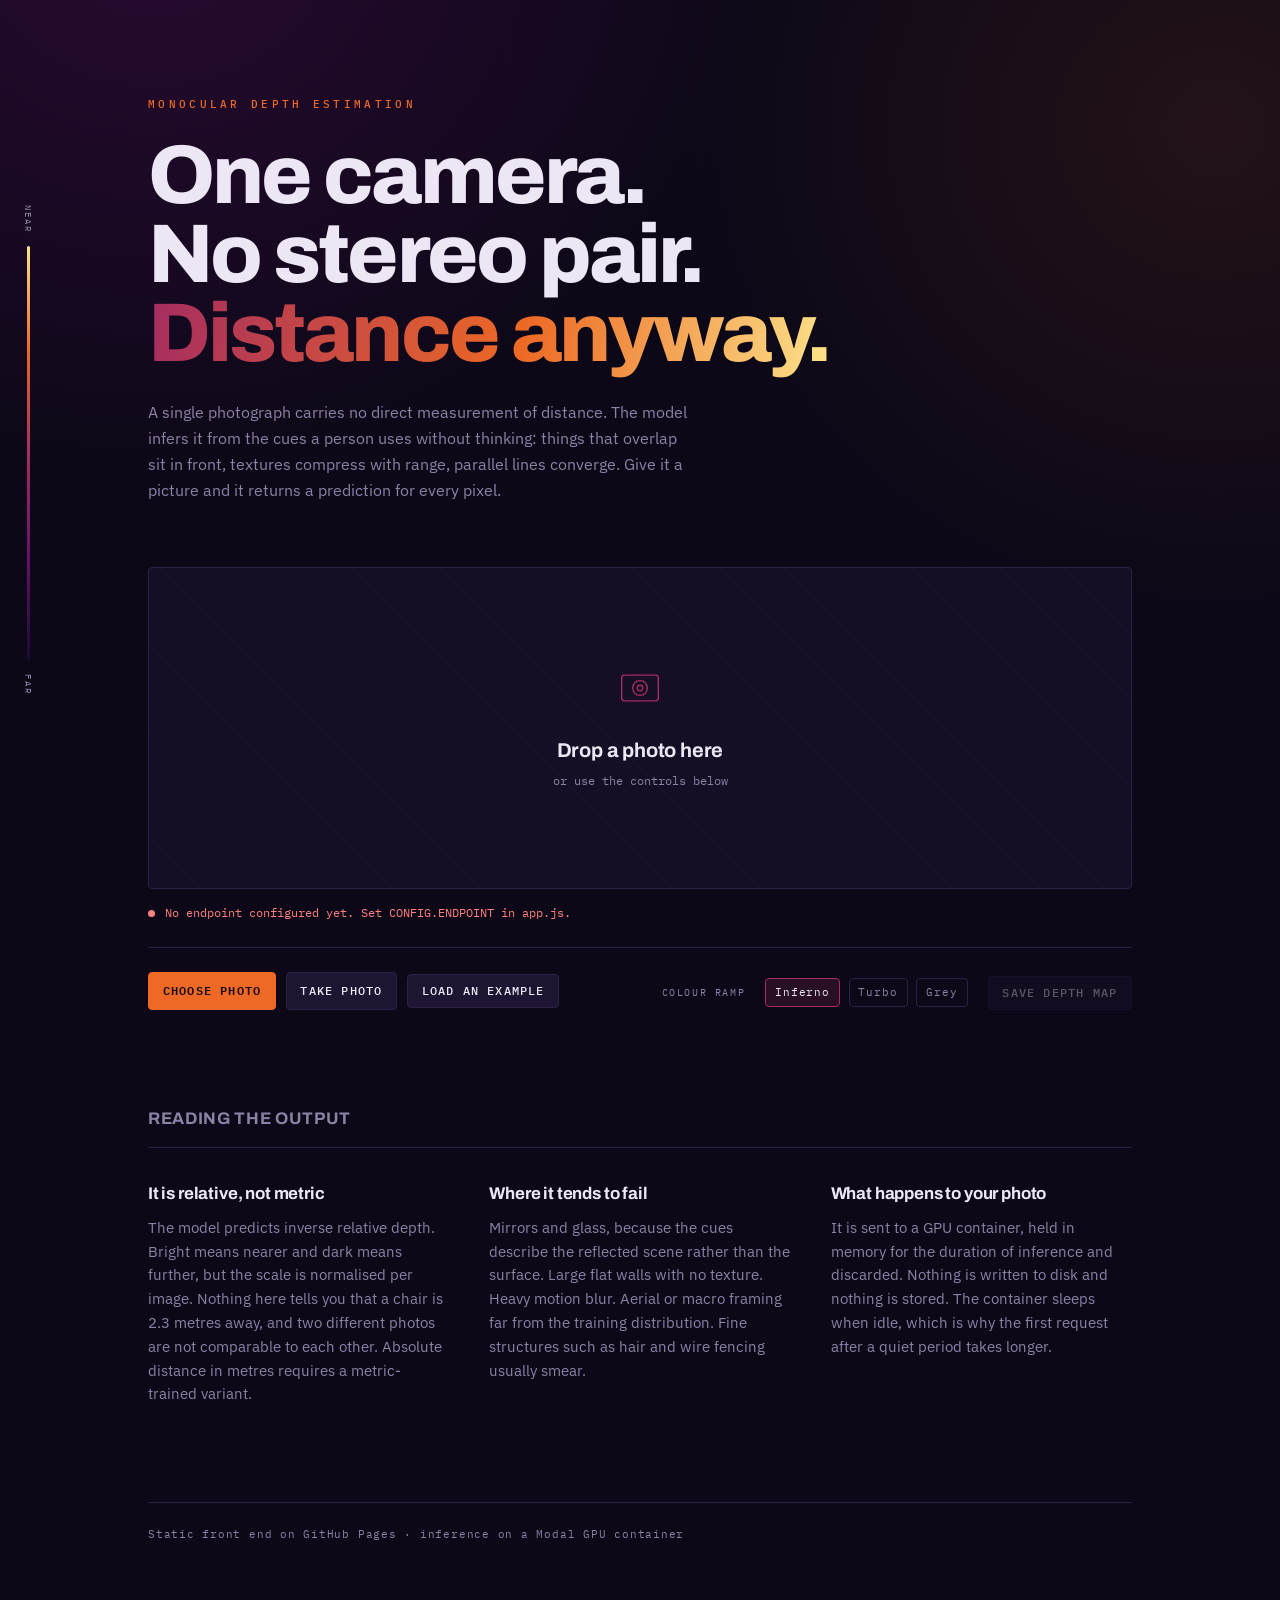
==== index.html @ 77cd00bd "Depth estimation project on Modal" ====
<!DOCTYPE html>
<html lang="en">
<head>
<meta charset="utf-8">
<meta name="viewport" content="width=device-width, initial-scale=1">
<title>Monocular Depth Estimation — live demo</title>
<meta name="description" content="Upload or shoot a photo and get a predicted depth map. Runs a monocular depth estimation model on a GPU.">
<link rel="preconnect" href="https://fonts.googleapis.com">
<link rel="preconnect" href="https://fonts.gstatic.com" crossorigin>
<link href="https://fonts.googleapis.com/css2?family=Archivo:wght@500;700;800&family=IBM+Plex+Mono:wght@400;500;600&family=IBM+Plex+Sans:wght@400;500&display=swap" rel="stylesheet">
<link rel="stylesheet" href="style.css">
</head>
<body>

<div class="rail" aria-hidden="true">
  <span class="rail-cap">near</span>
  <span class="rail-ramp"></span>
  <span class="rail-cap">far</span>
</div>

<main class="shell">

  <header class="masthead">
    <p class="eyebrow">Monocular depth estimation</p>
    <h1>One camera.<br>No stereo pair.<br><em>Distance anyway.</em></h1>
    <p class="standfirst">
      A single photograph carries no direct measurement of distance. The model infers it
      from the cues a person uses without thinking: things that overlap sit in front,
      textures compress with range, parallel lines converge. Give it a picture and it
      returns a prediction for every pixel.
    </p>
  </header>

  <section class="stage" aria-label="Depth viewer">

    <div class="viewer" id="viewer" data-state="empty">

      <div class="dropzone" id="dropzone">
        <div class="dropzone-inner">
          <svg class="dz-mark" viewBox="0 0 48 48" aria-hidden="true">
            <rect x="4" y="10" width="40" height="28" rx="3"/>
            <circle cx="24" cy="24" r="8"/>
            <circle cx="24" cy="24" r="3"/>
          </svg>
          <p class="dz-title">Drop a photo here</p>
          <p class="dz-sub">or use the controls below</p>
        </div>
      </div>

      <div class="compare" id="compare" hidden>
        <img id="sourceImg" alt="The photo you supplied" draggable="false">
        <div class="depth-layer" id="depthLayer">
          <canvas id="depthCanvas"></canvas>
        </div>
        <div class="wipe" id="wipeHandle" role="slider" tabindex="0"
             aria-label="Wipe between photo and depth map"
             aria-valuemin="0" aria-valuemax="100" aria-valuenow="50">
          <span class="wipe-line"></span>
          <span class="wipe-grip"></span>
        </div>
        <span class="corner-tag corner-left">photo</span>
        <span class="corner-tag corner-right">depth</span>
      </div>

      <div class="scan" id="scan" hidden><span></span></div>

    </div>

    <p class="status" id="status" role="status" aria-live="polite">
      <span class="dot" id="statusDot"></span><span id="statusText">Ready. Pick a photo to start.</span>
    </p>

    <div class="controls">
      <div class="control-group">
        <label class="btn btn-primary" for="fileInput">
          Choose photo
          <input type="file" id="fileInput" accept="image/*" hidden>
        </label>
        <label class="btn" for="cameraInput">
          Take photo
          <input type="file" id="cameraInput" accept="image/*" capture="environment" hidden>
        </label>
        <button class="btn" id="exampleBtn" type="button">Load an example</button>
      </div>

      <div class="control-group control-group-right">
        <fieldset class="ramp-picker">
          <legend>Colour ramp</legend>
          <label><input type="radio" name="cmap" value="inferno" checked><span>Inferno</span></label>
          <label><input type="radio" name="cmap" value="turbo"><span>Turbo</span></label>
          <label><input type="radio" name="cmap" value="gray"><span>Grey</span></label>
        </fieldset>
        <button class="btn" id="downloadBtn" type="button" disabled>Save depth map</button>
      </div>
    </div>

    <dl class="readout" id="readout" hidden>
      <div><dt>Inference</dt><dd id="mInfer">—</dd></div>
      <div><dt>Round trip</dt><dd id="mTotal">—</dd></div>
      <div><dt>Resolution</dt><dd id="mRes">—</dd></div>
      <div><dt>Device</dt><dd id="mDev">—</dd></div>
    </dl>

  </section>

  <section class="notes">
    <h2>Reading the output</h2>
    <div class="notes-grid">
      <article>
        <h3>It is relative, not metric</h3>
        <p>
          The model predicts inverse relative depth. Bright means nearer and dark means
          further, but the scale is normalised per image. Nothing here tells you that a
          chair is 2.3 metres away, and two different photos are not comparable to each
          other. Absolute distance in metres requires a metric-trained variant.
        </p>
      </article>
      <article>
        <h3>Where it tends to fail</h3>
        <p>
          Mirrors and glass, because the cues describe the reflected scene rather than the
          surface. Large flat walls with no texture. Heavy motion blur. Aerial or macro
          framing far from the training distribution. Fine structures such as hair and
          wire fencing usually smear.
        </p>
      </article>
      <article>
        <h3>What happens to your photo</h3>
        <p>
          It is sent to a GPU container, held in memory for the duration of inference and
          discarded. Nothing is written to disk and nothing is stored. The container sleeps
          when idle, which is why the first request after a quiet period takes longer.
        </p>
      </article>
    </div>
  </section>

  <footer class="foot">
    <p class="mono">Static front end on GitHub Pages · inference on a Modal GPU container</p>
  </footer>

</main>

<script src="app.js"></script>
</body>
</html>
---- style.css ----
/* ============================================================
   Depth estimation demo
   Palette is lifted from the inferno colormap itself, so the
   page and the data it displays speak the same language.
   ============================================================ */

   :root {
    --ink:      #0C0817;
    --ink-2:    #150E24;
    --ink-3:    #1E1533;
    --line:     #2C2044;
    --paper:    #EDE7F5;
    --mute:     #8C82A6;
  
    --ramp-0:   #180B33;
    --ramp-1:   #6A0F6E;
    --ramp-2:   #A52C60;
    --ramp-3:   #ED6925;
    --ramp-4:   #FCE38A;
  
    --display:  'Archivo', system-ui, sans-serif;
    --body:     'IBM Plex Sans', system-ui, sans-serif;
    --mono:     'IBM Plex Mono', ui-monospace, monospace;
  
    --gut:      clamp(1.25rem, 4vw, 3rem);
    --radius:   4px;
  }
  
  * { box-sizing: border-box; }
  
  /* Class-level display rules below outrank the browser's own [hidden] styling,
     so state this once and explicitly. */
  [hidden] { display: none !important; }
  
  html { -webkit-text-size-adjust: 100%; }
  
  body {
    margin: 0;
    background: var(--ink);
    color: var(--paper);
    font-family: var(--body);
    font-size: 16px;
    line-height: 1.6;
    background-image:
      radial-gradient(ellipse 70% 50% at 12% -5%, rgba(106,15,110,.30), transparent 70%),
      radial-gradient(ellipse 60% 45% at 95% 8%, rgba(237,105,37,.10), transparent 70%);
    background-repeat: no-repeat;
  }
  
  :focus-visible {
    outline: 2px solid var(--ramp-4);
    outline-offset: 3px;
  }
  
  /* ---------- near / far rail : the page's one structural device ---------- */
  
  .rail {
    position: fixed;
    left: 22px;
    top: 0;
    bottom: 0;
    width: 12px;
    display: flex;
    flex-direction: column;
    align-items: center;
    justify-content: center;
    gap: 14px;
    z-index: 5;
    pointer-events: none;
  }
  
  .rail-ramp {
    flex: 0 1 46vh;
    width: 3px;
    border-radius: 2px;
    background: linear-gradient(to bottom,
      var(--ramp-4), var(--ramp-3), var(--ramp-2), var(--ramp-1), var(--ramp-0));
  }
  
  .rail-cap {
    font-family: var(--mono);
    font-size: 9px;
    letter-spacing: .22em;
    text-transform: uppercase;
    color: var(--mute);
    writing-mode: vertical-rl;
  }
  
  /* ---------- shell ---------- */
  
  .shell {
    max-width: 1080px;
    margin: 0 auto;
    padding: clamp(3rem, 9vw, 6rem) var(--gut) 4rem;
  }
  
  /* ---------- masthead ---------- */
  
  .eyebrow {
    font-family: var(--mono);
    font-size: 11px;
    font-weight: 500;
    letter-spacing: .3em;
    text-transform: uppercase;
    color: var(--ramp-3);
    margin: 0 0 1.4rem;
  }
  
  .masthead h1 {
    font-family: var(--display);
    font-weight: 800;
    font-size: clamp(2.6rem, 8.5vw, 5.2rem);
    line-height: .95;
    letter-spacing: -.035em;
    margin: 0 0 1.6rem;
  }
  
  .masthead h1 em {
    font-style: normal;
    background: linear-gradient(100deg, var(--ramp-2), var(--ramp-3) 55%, var(--ramp-4));
    -webkit-background-clip: text;
    background-clip: text;
    color: transparent;
  }
  
  .standfirst {
    max-width: 54ch;
    color: var(--mute);
    font-size: 1.02rem;
    margin: 0;
  }
  
  /* ---------- stage ---------- */
  
  .stage { margin-top: clamp(2.5rem, 6vw, 4rem); }
  
  .viewer {
    position: relative;
    border: 1px solid var(--line);
    border-radius: var(--radius);
    background:
      var(--ink-2)
      repeating-linear-gradient(45deg, rgba(255,255,255,.014) 0 1px, transparent 1px 9px);
    overflow: hidden;
    display: flex;
    align-items: flex-start;
  }
  
  /* dropzone */
  
  .dropzone {
    flex: 1;
    display: grid;
    place-items: center;
    min-height: 320px;
    padding: 4rem 1.5rem;
    transition: background .18s ease;
  }
  
  .viewer[data-state="over"] .dropzone { background: rgba(237,105,37,.07); }
  .viewer[data-state="over"] { border-color: var(--ramp-3); }
  
  .dropzone-inner { text-align: center; }
  
  .dz-mark {
    width: 44px;
    height: 44px;
    fill: none;
    stroke: var(--ramp-2);
    stroke-width: 1.5;
    margin-bottom: 1rem;
  }
  
  .dz-title {
    font-family: var(--display);
    font-weight: 700;
    font-size: 1.25rem;
    letter-spacing: -.01em;
    margin: 0 0 .3rem;
  }
  
  .dz-sub {
    font-family: var(--mono);
    font-size: 12px;
    color: var(--mute);
    margin: 0;
  }
  
  /* compare / wipe : the signature interaction */
  
  .compare {
    position: relative;
    flex: 1;
    line-height: 0;
    user-select: none;
    touch-action: pan-y;
  }
  
  .compare img,
  .compare canvas {
    display: block;
    width: 100%;
    height: auto;
  }
  
  .depth-layer {
    position: absolute;
    inset: 0;
    overflow: hidden;
    clip-path: inset(0 0 0 var(--wipe, 50%));
  }
  
  .depth-layer canvas {
    position: absolute;
    inset: 0;
    width: 100%;
    height: 100%;
  }
  
  .wipe {
    position: absolute;
    top: 0;
    bottom: 0;
    left: var(--wipe, 50%);
    width: 40px;
    transform: translateX(-50%);
    cursor: ew-resize;
    display: grid;
    place-items: center;
  }
  
  .wipe-line {
    position: absolute;
    top: 0;
    bottom: 0;
    width: 1px;
    background: var(--ramp-4);
    box-shadow: 0 0 12px rgba(252,227,138,.55);
  }
  
  .wipe-grip {
    position: relative;
    width: 30px;
    height: 30px;
    border-radius: 50%;
    background: var(--ink);
    border: 1px solid var(--ramp-4);
  }
  
  .wipe-grip::before,
  .wipe-grip::after {
    content: '';
    position: absolute;
    top: 50%;
    width: 0;
    height: 0;
    margin-top: -4px;
    border-block: 4px solid transparent;
  }
  
  .wipe-grip::before { left: 6px;  border-right: 5px solid var(--ramp-4); }
  .wipe-grip::after  { right: 6px; border-left:  5px solid var(--ramp-4); }
  
  .corner-tag {
    position: absolute;
    bottom: 10px;
    font-family: var(--mono);
    font-size: 10px;
    letter-spacing: .18em;
    text-transform: uppercase;
    color: var(--paper);
    background: rgba(12,8,23,.72);
    padding: 3px 7px;
    border-radius: 2px;
    line-height: 1.4;
  }
  
  .corner-left  { left: 10px; }
  .corner-right { right: 10px; }
  
  /* scanline shown while the GPU is working */
  
  .scan {
    position: absolute;
    inset: 0;
    pointer-events: none;
    background: rgba(12,8,23,.55);
    overflow: hidden;
  }
  
  .scan span {
    position: absolute;
    left: 0;
    right: 0;
    height: 2px;
    background: linear-gradient(90deg, transparent, var(--ramp-3), transparent);
    box-shadow: 0 0 22px 3px rgba(237,105,37,.5);
    animation: sweep 1.5s ease-in-out infinite;
  }
  
  @keyframes sweep {
    0%   { top: -2%; }
    100% { top: 102%; }
  }
  
  /* ---------- status ---------- */
  
  .status {
    display: flex;
    align-items: center;
    gap: .6rem;
    font-family: var(--mono);
    font-size: 12px;
    color: var(--mute);
    margin: .9rem 0 0;
    min-height: 1.4em;
  }
  
  .dot {
    width: 7px;
    height: 7px;
    border-radius: 50%;
    background: var(--mute);
    flex: none;
  }
  
  .status[data-tone="busy"]  { color: var(--ramp-3); }
  .status[data-tone="busy"]  .dot { background: var(--ramp-3); animation: pulse 1.1s ease-in-out infinite; }
  .status[data-tone="ok"]    .dot { background: var(--ramp-4); }
  .status[data-tone="error"] { color: #FF8080; }
  .status[data-tone="error"] .dot { background: #FF8080; }
  
  @keyframes pulse { 50% { opacity: .25; } }
  
  /* ---------- controls ---------- */
  
  .controls {
    display: flex;
    flex-wrap: wrap;
    gap: 1rem 1.5rem;
    justify-content: space-between;
    align-items: flex-end;
    margin-top: 1.5rem;
    padding-top: 1.5rem;
    border-top: 1px solid var(--line);
  }
  
  .control-group {
    display: flex;
    flex-wrap: wrap;
    align-items: center;
    gap: .6rem;
  }
  
  .control-group-right { gap: 1.25rem; }
  
  .btn {
    font-family: var(--mono);
    font-size: 12px;
    font-weight: 500;
    letter-spacing: .1em;
    text-transform: uppercase;
    color: var(--paper);
    background: var(--ink-3);
    border: 1px solid var(--line);
    border-radius: var(--radius);
    padding: .7em 1.15em;
    cursor: pointer;
    transition: border-color .16s ease, background .16s ease, color .16s ease;
  }
  
  .btn:hover:not(:disabled) { border-color: var(--ramp-3); }
  
  .btn-primary {
    background: var(--ramp-3);
    border-color: var(--ramp-3);
    color: #150800;
    font-weight: 600;
  }
  
  .btn-primary:hover { background: var(--ramp-4); border-color: var(--ramp-4); }
  
  .btn:disabled { opacity: .35; cursor: not-allowed; }
  
  .ramp-picker {
    border: 0;
    margin: 0;
    padding: 0;
    display: flex;
    align-items: center;
    gap: .55rem;
  }
  
  .ramp-picker legend {
    float: left;
    font-family: var(--mono);
    font-size: 10px;
    letter-spacing: .16em;
    text-transform: uppercase;
    color: var(--mute);
    padding: 0 .7rem 0 0;
    line-height: 2.6;
  }
  
  .ramp-picker label { cursor: pointer; }
  .ramp-picker input { position: absolute; opacity: 0; pointer-events: none; }
  
  .ramp-picker span {
    display: inline-block;
    font-family: var(--mono);
    font-size: 11px;
    letter-spacing: .08em;
    color: var(--mute);
    padding: .45em .8em;
    border: 1px solid var(--line);
    border-radius: var(--radius);
  }
  
  .ramp-picker input:checked + span {
    color: var(--paper);
    border-color: var(--ramp-2);
    background: rgba(165,44,96,.18);
  }
  
  .ramp-picker input:focus-visible + span {
    outline: 2px solid var(--ramp-4);
    outline-offset: 2px;
  }
  
  /* ---------- readout ---------- */
  
  .readout {
    display: grid;
    grid-template-columns: repeat(auto-fit, minmax(130px, 1fr));
    gap: 1px;
    margin: 1.5rem 0 0;
    background: var(--line);
    border: 1px solid var(--line);
    border-radius: var(--radius);
    overflow: hidden;
  }
  
  .readout > div { background: var(--ink-2); padding: .85rem 1rem; }
  
  .readout dt {
    font-family: var(--mono);
    font-size: 9.5px;
    letter-spacing: .2em;
    text-transform: uppercase;
    color: var(--mute);
  }
  
  .readout dd {
    font-family: var(--mono);
    font-size: 1rem;
    margin: .3rem 0 0;
    color: var(--ramp-4);
  }
  
  /* ---------- notes ---------- */
  
  .notes { margin-top: clamp(3.5rem, 9vw, 6rem); }
  
  .notes h2 {
    font-family: var(--display);
    font-weight: 700;
    font-size: 1.05rem;
    letter-spacing: .04em;
    text-transform: uppercase;
    color: var(--mute);
    padding-bottom: .9rem;
    border-bottom: 1px solid var(--line);
    margin: 0 0 2rem;
  }
  
  .notes-grid {
    display: grid;
    grid-template-columns: repeat(auto-fit, minmax(260px, 1fr));
    gap: 2rem 2.5rem;
  }
  
  .notes-grid h3 {
    font-family: var(--display);
    font-weight: 700;
    font-size: 1.06rem;
    letter-spacing: -.01em;
    margin: 0 0 .55rem;
  }
  
  .notes-grid p {
    margin: 0;
    color: var(--mute);
    font-size: .93rem;
  }
  
  /* ---------- foot ---------- */
  
  .foot {
    margin-top: clamp(3.5rem, 9vw, 6rem);
    padding-top: 1.4rem;
    border-top: 1px solid var(--line);
  }
  
  .foot .mono {
    font-family: var(--mono);
    font-size: 11px;
    letter-spacing: .07em;
    color: var(--mute);
    margin: 0;
  }
  
  /* ---------- responsive ---------- */
  
  @media (max-width: 900px) {
    .rail { display: none; }
  }
  
  @media (max-width: 620px) {
    .controls { flex-direction: column; align-items: stretch; }
    .control-group { justify-content: flex-start; }
    .control-group-right { flex-direction: column; align-items: flex-start; gap: 1rem; }
    .btn { flex: 1 1 auto; text-align: center; }
  }
  
  @media (prefers-reduced-motion: reduce) {
    * { animation: none !important; transition: none !important; }
  }
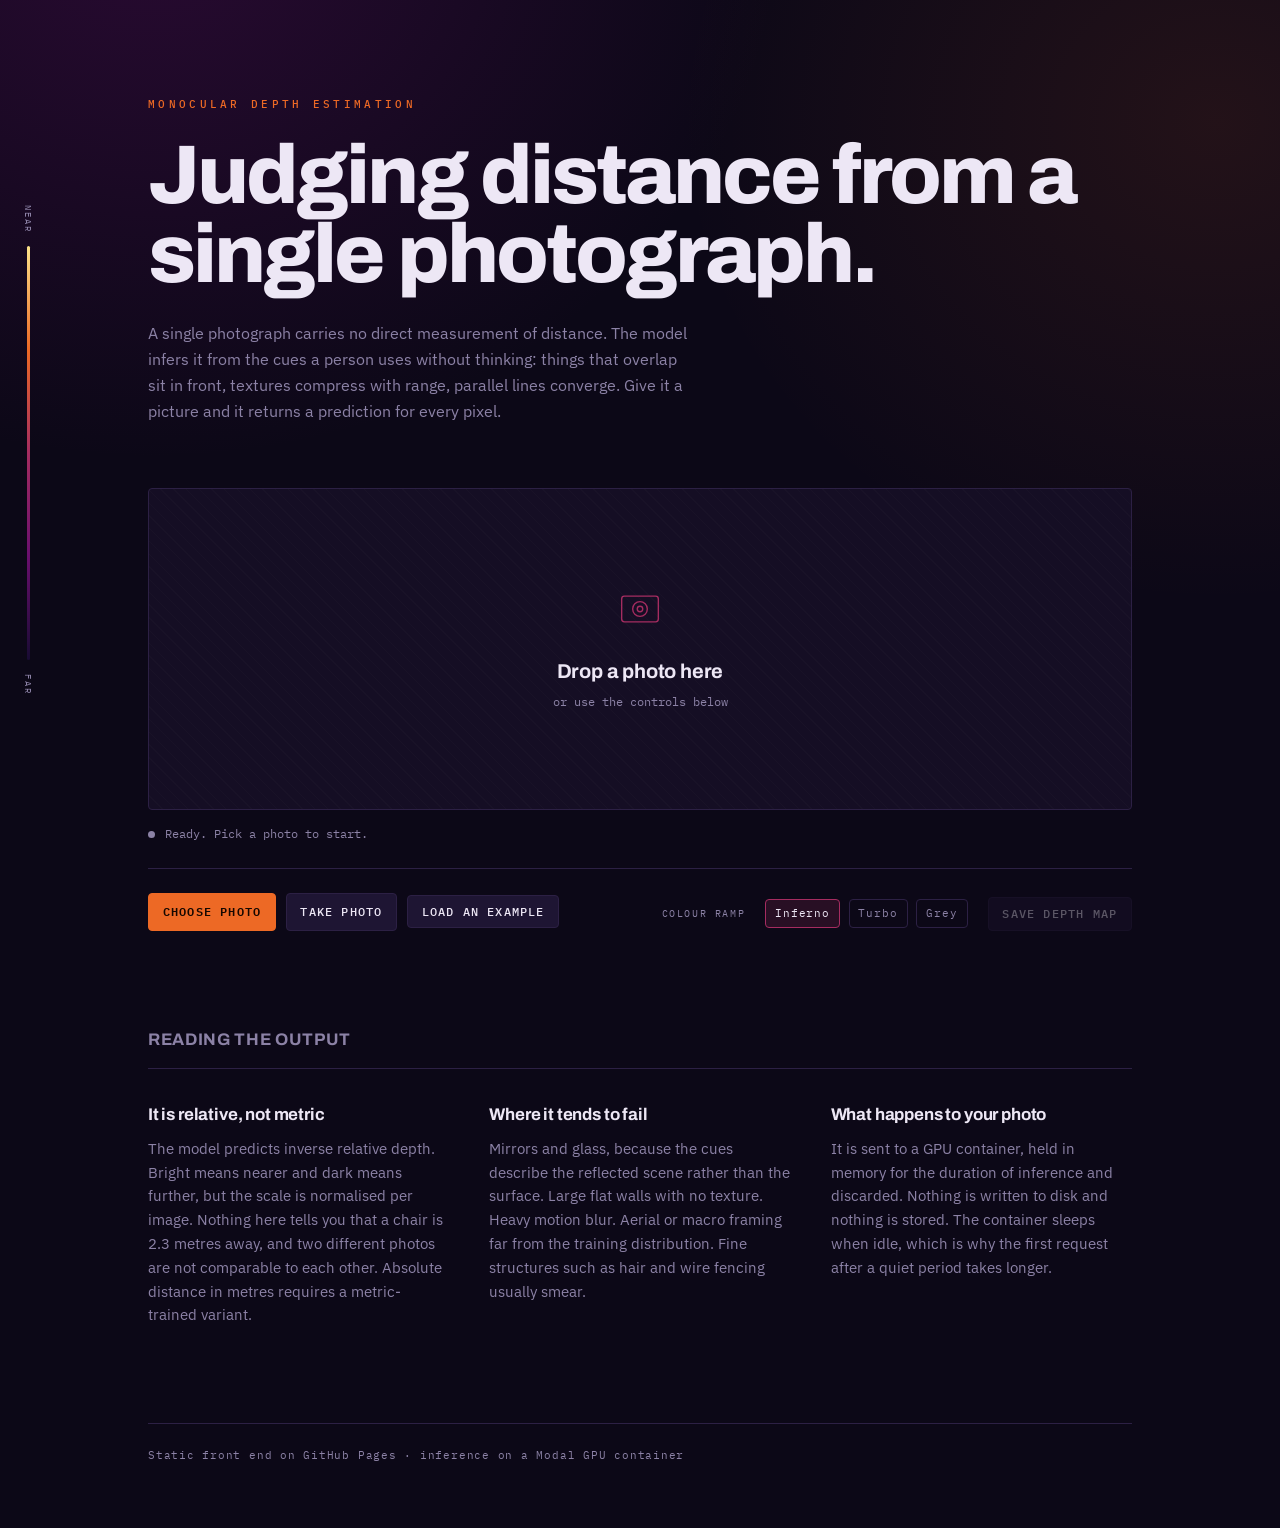
==== commit 226cee5d: "Add metric depth pipeline via bijective RGB encoding Depth is now encoded as RGB (power-transform + " ====
--- a/index.html
+++ b/index.html
@@ -22,7 +22,7 @@
 
   <header class="masthead">
     <p class="eyebrow">Monocular depth estimation</p>
-    <h1>One camera.<br>No stereo pair.<br><em>Distance anyway.</em></h1>
+    <h1>Judging distance from a single photograph.</h1>
     <p class="standfirst">
       A single photograph carries no direct measurement of distance. The model infers it
       from the cues a person uses without thinking: things that overlap sit in front,
@@ -99,6 +99,7 @@
       <div><dt>Round trip</dt><dd id="mTotal">—</dd></div>
       <div><dt>Resolution</dt><dd id="mRes">—</dd></div>
       <div><dt>Device</dt><dd id="mDev">—</dd></div>
+      <div id="rangeRow" hidden><dt>Depth range</dt><dd id="mRange">—</dd></div>
     </dl>
 
   </section>
@@ -106,9 +107,9 @@
   <section class="notes">
     <h2>Reading the output</h2>
     <div class="notes-grid">
-      <article>
-        <h3>It is relative, not metric</h3>
-        <p>
+      <article id="scaleNote">
+        <h3 id="scaleNoteTitle">It is relative, not metric</h3>
+        <p id="scaleNoteBody">
           The model predicts inverse relative depth. Bright means nearer and dark means
           further, but the scale is normalised per image. Nothing here tells you that a
           chair is 2.3 metres away, and two different photos are not comparable to each
